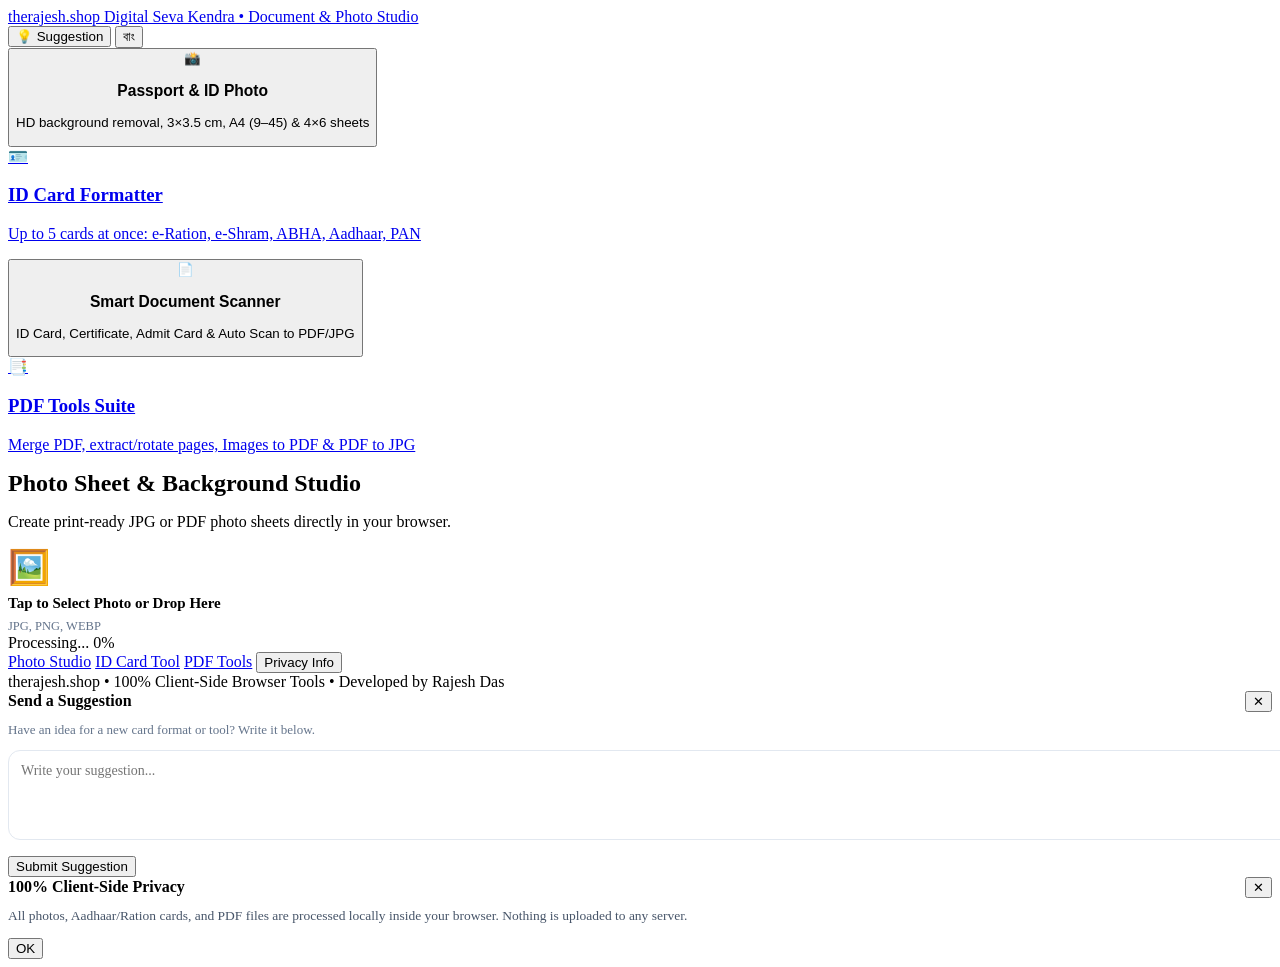
==== index.html @ 9ed95a98 "Add initial HTML structure for photo studio site" ====
<!DOCTYPE html>
<html lang="en">
<head>
  <meta charset="UTF-8" />
  <meta name="viewport" content="width=device-width, initial-scale=1.0" />
  <title>therajesh.shop — Photo Studio, Card Cropper & PDF Tools</title>
  <link rel="icon" type="image/png" sizes="32x32" href="./favicon.png" />
  <link rel="apple-touch-icon" href="./apple-touch-icon.png" />
  <link rel="manifest" href="./site.webmanifest" />
  <link rel="stylesheet" href="./site-theme.css" />
  <link rel="stylesheet" href="./wizard.css" />
</head>
<body>
  <div id="siteHeader"></div>

  <main class="container">
    <!-- 4 Core Client-Side Services -->
    <section class="tools-grid">
      <button type="button" class="tool-card active" id="navPhotoTool">
        <div class="tool-icon">📸</div>
        <div>
          <h3 data-en="Passport & ID Photo" data-bn="পাসপোর্ট ও আইডি ফটো">Passport & ID Photo</h3>
          <p data-en="HD background removal, 3×3.5 cm, A4 (9–45) & 4×6 sheets" data-bn="HD ব্যাকগ্রাউন্ড রিমুভ, 3×3.5 cm, A4 (৯–৪৫) ও 4×6 শিট">HD background removal, 3×3.5 cm, A4 (9–45) & 4×6 sheets</p>
        </div>
      </button>

      <a href="./cards.html" class="tool-card">
        <div class="tool-icon">🪪</div>
        <div>
          <h3 data-en="ID Card Formatter" data-bn="আইডি কার্ড ফরম্যাটার">ID Card Formatter</h3>
          <p data-en="Up to 5 cards at once: e-Ration, e-Shram, ABHA, Aadhaar, PAN" data-bn="একসাথে ৫টি কার্ড: রেশন, ই-শ্রম, আভা, আধার ও প্যান কার্ড">Up to 5 cards at once: e-Ration, e-Shram, ABHA, Aadhaar, PAN</p>
        </div>
      </a>

      <button type="button" class="tool-card" id="openSmartScannerBtn">
        <div class="tool-icon">📄</div>
        <div>
          <h3 data-en="Smart Document Scanner" data-bn="স্মার্ট ডকুমেন্ট স্ক্যানার">Smart Document Scanner</h3>
          <p data-en="ID Card, Certificate, Admit Card & Auto Scan to PDF/JPG" data-bn="আইডি কার্ড, সার্টিফিকেট, অ্যাডমিট কার্ড স্ক্যান ও PDF/JPG">ID Card, Certificate, Admit Card & Auto Scan to PDF/JPG</p>
        </div>
      </button>

      <a href="./pdf-tools.html" class="tool-card">
        <div class="tool-icon">📑</div>
        <div>
          <h3 data-en="PDF Tools Suite" data-bn="পিডিএফ টুলস">PDF Tools Suite</h3>
          <p data-en="Merge PDF, extract/rotate pages, Images to PDF & PDF to JPG" data-bn="পিডিএফ মার্জ, পেজ আলাদা করা, ইমেজ থেকে PDF ও JPG">Merge PDF, extract/rotate pages, Images to PDF & PDF to JPG</p>
        </div>
      </a>
    </section>

    <!-- Passport / ID Photo Studio (#pp) -->
    <section class="card-box" id="pp">
      <div style="display:flex;justify-content:space-between;align-items:center;margin-bottom:6px;">
        <h2 class="section-title" style="margin:0;" data-en="Photo Sheet & Background Studio" data-bn="ফটো শিট ও ব্যাকগ্রাউন্ড স্টুডিও">Photo Sheet & Background Studio</h2>
        <button type="button" class="btn-secondary btn-sm" id="resetPhotoBtn" style="display:none;" data-en="New Photo" data-bn="নতুন ছবি">New Photo</button>
      </div>
      <p class="section-sub" data-en="Create print-ready JPG or PDF photo sheets directly in your browser." data-bn="সরাসরি ব্রাউজারেই ব্যাকগ্রাউন্ড বদলে JPG বা PDF ফটো শিট তৈরি করুন।">Create print-ready JPG or PDF photo sheets directly in your browser.</p>

      <!-- Upload Step -->
      <div id="ppUploadView">
        <div class="dropzone" id="photoDropzone">
          <div style="font-size:34px;margin-bottom:8px;">🖼️</div>
          <strong style="display:block;font-size:15px;margin-bottom:4px;" data-en="Tap to Select Photo or Drop Here" data-bn="ছবি সিলেক্ট করতে এখানে ট্যাপ করুন">Tap to Select Photo or Drop Here</strong>
          <span style="font-size:12.5px;color:#64748b;">JPG, PNG, WEBP</span>
          <input type="file" id="photoFileInput" accept="image/*" hidden />
        </div>
      </div>

      <!-- Progress Bar -->
      <div class="progress-box" id="photoProgressBox">
        <div class="progress-meta">
          <span class="progress-label">Processing...</span>
          <span class="progress-pct">0%</span>
        </div>
        <div class="progress-track">
          <div class="progress-fill"></div>
        </div>
      </div>

      <!-- Step 1: Crop & Background -->
      <div id="ppStep1View" style="display:none;">
        <span class="step-badge" data-en="Step 1 of 2 • Crop & Background" data-bn="ধাপ ১ / ২ • ক্রপ ও ব্যাকগ্রাউন্ড">Step 1 of 2 • Crop & Background</span>
        <div class="crop-stage-wrap">
          <div class="photo-preview-frame" id="photoPreviewFrame">
            <canvas id="photoCropCanvas" width="480" height="560"></canvas>
            <div class="face-guide-oval"></div>
          </div>
        </div>

        <div class="range-row">
          <div style="display:flex;justify-content:space-between;font-size:12.5px;font-weight:600;margin-bottom:4px;">
            <span data-en="Zoom" data-bn="জুম">Zoom</span>
            <span id="zoomPctLabel">100%</span>
          </div>
          <input type="range" id="photoZoomSlider" min="0.6" max="2.6" step="0.02" value="1" />
        </div>

        <div style="max-width:360px;margin:0 auto 10px;">
          <div style="display:flex;justify-content:space-between;align-items:center;margin-bottom:6px;">
            <span style="font-size:13px;font-weight:700;" data-en="Background Colour" data-bn="ব্যাকগ্রাউন্ড কালার">Background Colour</span>
            <button type="button" class="btn-secondary btn-sm" id="runBgRemoveBtn" data-en="✨ Remove BG (HD)" data-bn="✨ ব্যাকগ্রাউন্ড রিমুভ">✨ Remove BG (HD)</button>
          </div>

          <!-- 7 Single-Row Circular Swatches (No Text Labels) -->
          <div class="swatch-row" id="bgSwatchRow">
            <button type="button" class="swatch-circle checkerboard" data-bg="transparent" title="Transparent" aria-label="Transparent"></button>
            <button type="button" class="swatch-circle active" data-bg="#ffffff" style="background:#ffffff;" title="White" aria-label="White"></button>
            <button type="button" class="swatch-circle" data-bg="#2563eb" style="background:#2563eb;" title="Blue" aria-label="Blue"></button>
            <button type="button" class="swatch-circle" data-bg="#dc2626" style="background:#dc2626;" title="Red" aria-label="Red"></button>
            <button type="button" class="swatch-circle" data-bg="#94a3b8" style="background:#94a3b8;" title="Grey" aria-label="Grey"></button>
            <button type="button" class="swatch-circle" data-bg="#16a34a" style="background:#16a34a;" title="Green" aria-label="Green"></button>
            <label class="swatch-circle swatch-custom" title="Custom Colour" aria-label="Custom Colour">
              <input type="color" id="customBgPicker" value="#38bdf8" />
            </label>
          </div>
        </div>

        <button type="button" class="btn-primary" id="toPhotoStep2Btn" data-en="Continue to Sheet & Size →" data-bn="শিট ও সাইজ সেট করুন →">Continue to Sheet & Size →</button>
      </div>

      <!-- Step 2: Sheet & Size (Final Export Step) -->
      <div id="ppStep2View" style="display:none;">
        <span class="step-badge" data-en="Step 2 of 2 • Sheet & Download" data-bn="ধাপ ২ / ২ • শিট ও ডাউনলোড">Step 2 of 2 • Sheet & Download</span>

        <div class="sheet-preview-box">
          <canvas id="sheetPreviewCanvas"></canvas>
          <div id="sheetSummaryText" style="font-size:12.5px;color:#475569;margin-top:8px;font-weight:600;"></div>
        </div>

        <div style="margin-bottom:12px;">
          <label style="display:block;font-size:13px;font-weight:700;margin-bottom:6px;" data-en="Photo Size" data-bn="ফটো সাইজ">Photo Size</label>
          <div class="pill-grid" id="photoSizePills">
            <button type="button" class="pill-btn active" data-w="30" data-h="35" data-label="3×3.5 cm">3×3.5 cm</button>
            <button type="button" class="pill-btn" data-w="35" data-h="45" data-label="35×45 mm">35×45 mm</button>
            <button type="button" class="pill-btn" data-w="50.8" data-h="50.8" data-label="2×2 inch">2×2 inch</button>
            <button type="button" class="pill-btn" data-w="25" data-h="35" data-label="25×35 mm">25×35 mm</button>
            <button type="button" class="pill-btn" data-custom="1" data-label="Custom">Custom</button>
          </div>
          <div id="customSizeInputs" style="display:none;grid-template-columns:1fr 1fr;gap:8px;margin-top:8px;">
            <input type="number" id="customWInput" class="form-input" value="30" min="10" max="150" placeholder="Width (mm)" />
            <input type="number" id="customHInput" class="form-input" value="35" min="10" max="200" placeholder="Height (mm)" />
          </div>
        </div>

        <div style="margin-bottom:12px;">
          <label style="display:block;font-size:13px;font-weight:700;margin-bottom:6px;" data-en="Paper Size" data-bn="পেপার সাইজ">Paper Size</label>
          <div class="btn-row-2" id="paperSizePills">
            <button type="button" class="pill-btn active" data-paper="4x6">4×6 Photo Paper</button>
            <button type="button" class="pill-btn" data-paper="A4">A4 Sheet</button>
          </div>
        </div>

        <div style="margin-bottom:16px;">
          <label style="display:block;font-size:13px;font-weight:700;margin-bottom:6px;" data-en="How Many Photos?" data-bn="কতগুলো ছবি?">How Many Photos?</label>
          <select id="photoCopiesSelect" class="form-select"></select>
        </div>

        <div class="btn-row-2" style="margin-bottom:10px;">
          <button type="button" class="btn-primary" id="savePhotoJpgBtn" data-en="⬇ Save as JPG" data-bn="⬇ JPG সেভ করুন">⬇ Save as JPG</button>
          <button type="button" class="btn-primary" id="savePhotoPdfBtn" data-en="⬇ Save as PDF" data-bn="⬇ PDF সেভ করুন">⬇ Save as PDF</button>
        </div>

        <div class="btn-row-2">
          <button type="button" class="btn-secondary" id="backToStep1Btn" data-en="← Back" data-bn="← পেছনে">← Back</button>
          <button type="button" class="btn-secondary" id="printPhotoSheetBtn" data-en="🖨 Print Sheet" data-bn="🖨 প্রিন্ট করুন">🖨 Print Sheet</button>
        </div>
      </div>
    </section>
  </main>

  <div id="siteFooter"></div>

  <script src="https://cdnjs.cloudflare.com/ajax/libs/pdf-lib/1.17.1/pdf-lib.min.js"></script>
  <script src="./site-ui.js"></script>
  <script src="./wizard.js"></script>
  <script src="./scan-wizard.js"></script>
</body>
</html>
---- wizard.css ----
/* Photo Studio & Smart Scanner Styles */
.step-badge {
  display: inline-block;
  font-size: 12px;
  font-weight: 700;
  color: var(--primary);
  background: #eff6ff;
  padding: 4px 10px;
  border-radius: 999px;
  margin-bottom: 8px;
}

.crop-stage-wrap {
  display: flex;
  flex-direction: column;
  align-items: center;
  margin: 12px 0 16px;
}

.photo-preview-frame {
  position: relative;
  width: 240px;
  height: 280px;
  border-radius: 16px;
  overflow: hidden;
  border: 2px solid var(--border);
  box-shadow: 0 8px 24px rgba(15, 23, 42, 0.08);
  touch-action: none;
  cursor: grab;
  background-color: #ffffff;
}

/* Crisp Transparency Checkerboard Grid */
.photo-preview-frame.checkerboard,
.swatch-circle.checkerboard {
  background-color: #ffffff;
  background-image:
    linear-gradient(45deg, #cbd5e1 25%, transparent 25%),
    linear-gradient(-45deg, #cbd5e1 25%, transparent 25%),
    linear-gradient(45deg, transparent 75%, #cbd5e1 75%),
    linear-gradient(-45deg, transparent 75%, #cbd5e1 75%);
  background-size: 16px 16px;
  background-position: 0 0, 0 8px, 8px -8px, -8px 0;
}

.swatch-circle.checkerboard {
  background-size: 10px 10px;
  background-position: 0 0, 0 5px, 5px -5px, -5px 0;
}

.photo-preview-frame canvas {
  width: 100%;
  height: 100%;
  display: block;
}

.face-guide-oval {
  position: absolute;
  inset: 24px 36px 56px;
  border: 2px dashed rgba(255, 255, 255, 0.85);
  border-radius: 50%;
  box-shadow: 0 0 0 1px rgba(15, 23, 42, 0.25);
  pointer-events: none;
}

/* Single-Row 7 Circular Color Swatches (No Text Labels) */
.swatch-row {
  display: grid;
  grid-template-columns: repeat(7, 1fr);
  gap: 8px;
  align-items: center;
  justify-items: center;
  width: 100%;
  max-width: 360px;
  margin: 10px auto 14px;
}

.swatch-circle {
  width: 38px;
  height: 38px;
  padding: 0;
  border-radius: 50%;
  border: 2px solid #cbd5e1;
  cursor: pointer;
  position: relative;
  overflow: hidden;
  display: flex;
  align-items: center;
  justify-content: center;
  transition: transform 0.12s ease, box-shadow 0.12s ease;
}

.swatch-circle.active {
  border-color: #ffffff;
  box-shadow: 0 0 0 3px var(--primary);
  transform: scale(1.06);
}

.swatch-custom {
  background: conic-gradient(from 0deg, #ef4444, #f59e0b, #10b981, #3b82f6, #8b5cf6, #ec4899, #ef4444);
}

.swatch-custom input[type="color"] {
  position: absolute;
  inset: -6px;
  width: 52px;
  height: 52px;
  opacity: 0;
  cursor: pointer;
}

.range-row {
  width: 100%;
  max-width: 360px;
  margin: 0 auto 12px;
}

.range-row input[type="range"] {
  width: 100%;
  accent-color: var(--primary);
}

/* Sheet Preview Box */
.sheet-preview-box {
  background: #f1f5f9;
  border: 1px solid var(--border);
  border-radius: 14px;
  padding: 14px;
  text-align: center;
  margin-bottom: 14px;
}

.sheet-preview-box canvas {
  max-width: 100%;
  max-height: 310px;
  border-radius: 6px;
  background: #ffffff;
  box-shadow: 0 6px 18px rgba(15, 23, 42, 0.12);
}

.form-select,
.form-input {
  width: 100%;
  height: 44px;
  padding: 0 12px;
  border: 1px solid var(--border);
  border-radius: 12px;
  background: var(--surface);
  color: var(--text);
  font-size: 14px;
  font-weight: 600;
}

/* Smart Scanner Full Modal */
.scanner-overlay {
  position: fixed;
  inset: 0;
  z-index: 120;
  background: var(--bg);
  display: none;
  flex-direction: column;
  overflow-y: auto;
}

.scanner-overlay.open {
  display: flex;
}

.scanner-topbar {
  position: sticky;
  top: 0;
  z-index: 10;
  background: var(--surface);
  border-bottom: 1px solid var(--border);
  padding: 12px 16px;
  display: flex;
  align-items: center;
  justify-content: space-between;
}

.scanner-body {
  width: 100%;
  max-width: 680px;
  margin: 0 auto;
  padding: 16px 16px 32px;
  flex: 1;
}

.filter-grid-3 {
  display: grid;
  grid-template-columns: repeat(3, 1fr);
  gap: 8px;
  margin: 12px 0;
  }
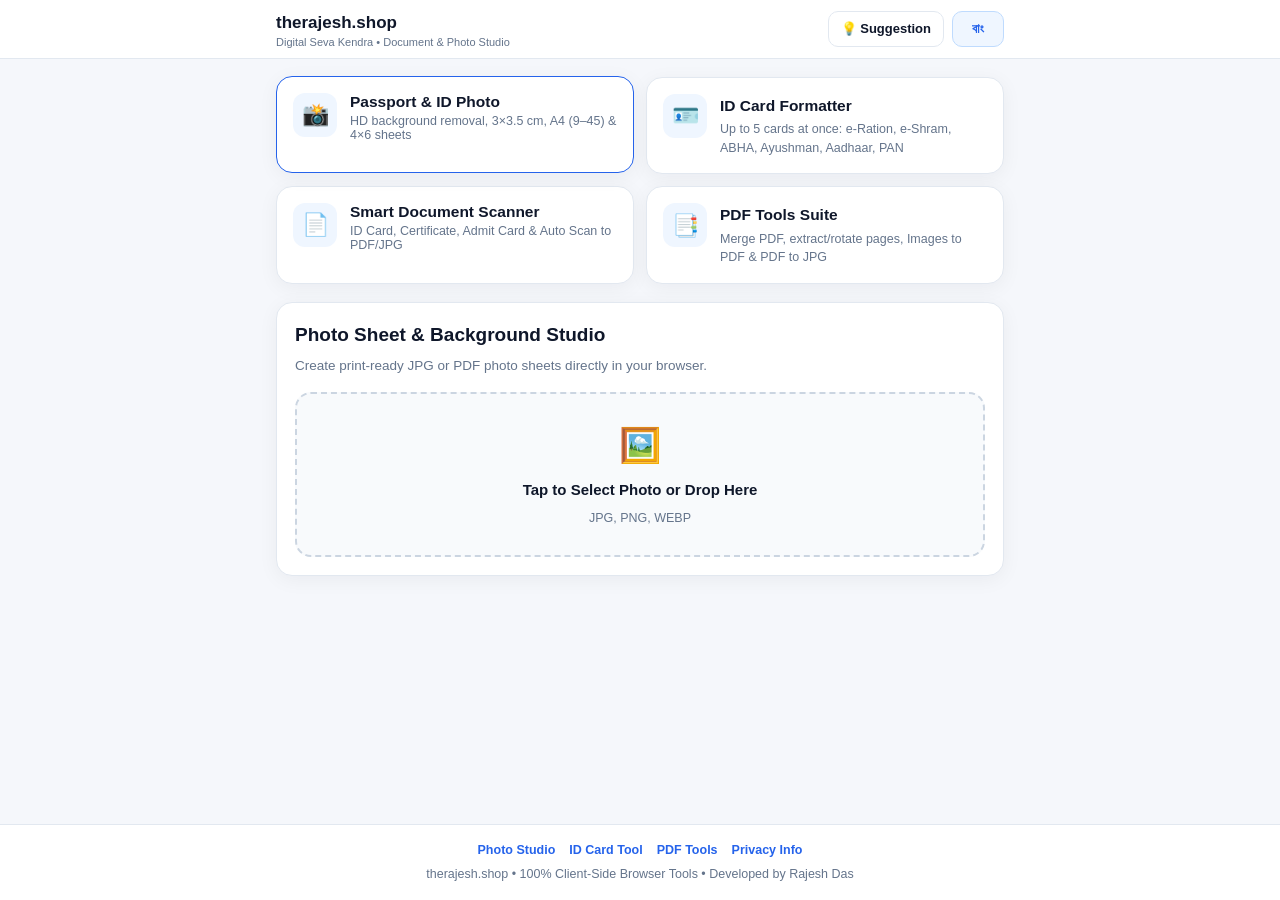
==== commit 2e355e1c: "Add files via upload" ====
--- a/index.html
+++ b/index.html
@@ -28,7 +28,7 @@
         <div class="tool-icon">🪪</div>
         <div>
           <h3 data-en="ID Card Formatter" data-bn="আইডি কার্ড ফরম্যাটার">ID Card Formatter</h3>
-          <p data-en="Up to 5 cards at once: e-Ration, e-Shram, ABHA, Aadhaar, PAN" data-bn="একসাথে ৫টি কার্ড: রেশন, ই-শ্রম, আভা, আধার ও প্যান কার্ড">Up to 5 cards at once: e-Ration, e-Shram, ABHA, Aadhaar, PAN</p>
+          <p data-en="Up to 5 cards at once: e-Ration, e-Shram, ABHA, Ayushman, Aadhaar, PAN" data-bn="একসাথে ৫টি কার্ড: রেশন, ই-শ্রম, আভা, আয়ুষ্মান, আধার ও প্যান কার্ড">Up to 5 cards at once: e-Ration, e-Shram, ABHA, Ayushman, Aadhaar, PAN</p>
         </div>
       </a>
 
@@ -154,6 +154,7 @@
         <div style="margin-bottom:16px;">
           <label style="display:block;font-size:13px;font-weight:700;margin-bottom:6px;" data-en="How Many Photos?" data-bn="কতগুলো ছবি?">How Many Photos?</label>
           <select id="photoCopiesSelect" class="form-select"></select>
+          <div id="photoCopiesHelp" style="font-size:12.5px;color:#475569;margin-top:6px;font-weight:500;"></div>
         </div>
 
         <div class="btn-row-2" style="margin-bottom:10px;">
--- a/site-theme.css
+++ b/site-theme.css
@@ -0,0 +1,435 @@
+:root {
+  --bg: #f5f7fb;
+  --surface: #ffffff;
+  --surface-soft: #f8fafc;
+  --text: #0f172a;
+  --muted: #64748b;
+  --border: #e2e8f0;
+  --primary: #2563eb;
+  --primary-dark: #1d4ed8;
+  --grad: linear-gradient(135deg, #2563eb 0%, #7c3aed 55%, #ec4899 100%);
+  --radius: 16px;
+  --btn-radius: 14px;
+  --shadow: 0 4px 20px rgba(15, 23, 42, 0.05);
+}
+
+* {
+  box-sizing: border-box;
+  -webkit-tap-highlight-color: transparent;
+}
+
+body {
+  margin: 0;
+  font-family: -apple-system, BlinkMacSystemFont, "Segoe UI", Roboto, "Noto Sans Bengali", sans-serif;
+  background: var(--bg);
+  color: var(--text);
+  line-height: 1.5;
+  min-height: 100vh;
+  display: flex;
+  flex-direction: column;
+}
+
+a {
+  color: inherit;
+  text-decoration: none;
+}
+
+/* Header */
+.site-header {
+  position: sticky;
+  top: 0;
+  z-index: 50;
+  background: rgba(255, 255, 255, 0.94);
+  backdrop-filter: blur(12px);
+  border-bottom: 1px solid var(--border);
+}
+
+.header-inner {
+  max-width: 760px;
+  margin: 0 auto;
+  padding: 10px 16px;
+  display: flex;
+  align-items: center;
+  justify-content: space-between;
+  gap: 10px;
+}
+
+.brand {
+  display: flex;
+  align-items: center;
+  gap: 10px;
+  font-weight: 700;
+  font-size: 17px;
+  color: var(--text);
+}
+
+.brand img {
+  width: 34px;
+  height: 34px;
+  border-radius: 10px;
+  object-fit: cover;
+}
+
+.brand-sub {
+  display: block;
+  font-size: 11px;
+  font-weight: 500;
+  color: var(--muted);
+  line-height: 1.1;
+}
+
+.header-actions {
+  display: flex;
+  align-items: center;
+  gap: 8px;
+}
+
+.hdr-btn {
+  height: 36px;
+  padding: 0 12px;
+  border-radius: 10px;
+  border: 1px solid var(--border);
+  background: var(--surface);
+  color: var(--text);
+  font-size: 13px;
+  font-weight: 600;
+  cursor: pointer;
+  display: inline-flex;
+  align-items: center;
+  gap: 5px;
+  transition: all 0.15s ease;
+}
+
+.hdr-btn:hover {
+  border-color: #cbd5e1;
+  background: var(--surface-soft);
+}
+
+.lang-btn {
+  background: #eff6ff;
+  color: var(--primary);
+  border-color: #bfdbfe;
+  min-width: 52px;
+  justify-content: center;
+}
+
+/* Main Container */
+.container {
+  width: 100%;
+  max-width: 760px;
+  margin: 0 auto;
+  padding: 18px 16px 40px;
+  flex: 1;
+}
+
+/* Cards & Grids */
+.card-box {
+  background: var(--surface);
+  border: 1px solid var(--border);
+  border-radius: var(--radius);
+  padding: 18px;
+  box-shadow: var(--shadow);
+  margin-bottom: 16px;
+}
+
+.section-title {
+  margin: 0 0 6px;
+  font-size: 19px;
+  font-weight: 700;
+}
+
+.section-sub {
+  margin: 0 0 16px;
+  font-size: 13.5px;
+  color: var(--muted);
+}
+
+.tools-grid {
+  display: grid;
+  grid-template-columns: repeat(2, 1fr);
+  gap: 12px;
+  margin-bottom: 18px;
+}
+
+@media (max-width: 480px) {
+  .tools-grid {
+    grid-template-columns: 1fr;
+  }
+}
+
+.tool-card {
+  background: var(--surface);
+  border: 1px solid var(--border);
+  border-radius: var(--radius);
+  padding: 16px;
+  display: flex;
+  align-items: flex-start;
+  gap: 13px;
+  cursor: pointer;
+  text-align: left;
+  box-shadow: var(--shadow);
+  transition: transform 0.15s ease, border-color 0.15s ease;
+}
+
+.tool-card:hover,
+.tool-card.active {
+  border-color: var(--primary);
+  transform: translateY(-1px);
+}
+
+.tool-icon {
+  width: 44px;
+  height: 44px;
+  border-radius: 12px;
+  background: #eff6ff;
+  color: var(--primary);
+  display: flex;
+  align-items: center;
+  justify-content: center;
+  font-size: 22px;
+  flex-shrink: 0;
+}
+
+.tool-card h3 {
+  margin: 0 0 3px;
+  font-size: 15.5px;
+  font-weight: 700;
+  color: var(--text);
+}
+
+.tool-card p {
+  margin: 0;
+  font-size: 12.5px;
+  color: var(--muted);
+}
+
+/* Unified Website Buttons */
+.btn-primary {
+  width: 100%;
+  height: 50px;
+  padding: 0 20px;
+  border: none;
+  border-radius: var(--btn-radius);
+  background: var(--grad);
+  color: #ffffff;
+  font-size: 15px;
+  font-weight: 600;
+  cursor: pointer;
+  display: inline-flex;
+  align-items: center;
+  justify-content: center;
+  gap: 8px;
+  box-shadow: 0 6px 18px rgba(124, 58, 237, 0.25);
+  transition: opacity 0.15s ease, transform 0.12s ease;
+}
+
+.btn-primary:active {
+  transform: scale(0.99);
+}
+
+.btn-primary:disabled {
+  opacity: 0.55;
+  cursor: not-allowed;
+}
+
+.btn-secondary {
+  height: 46px;
+  padding: 0 16px;
+  border: 1px solid var(--border);
+  border-radius: var(--btn-radius);
+  background: var(--surface);
+  color: var(--text);
+  font-size: 14px;
+  font-weight: 600;
+  cursor: pointer;
+  display: inline-flex;
+  align-items: center;
+  justify-content: center;
+  gap: 7px;
+  transition: background 0.15s ease, border-color 0.15s ease;
+}
+
+.btn-secondary:hover {
+  background: var(--surface-soft);
+  border-color: #cbd5e1;
+}
+
+.btn-sm {
+  height: 36px;
+  padding: 0 12px;
+  font-size: 13px;
+  border-radius: 10px;
+}
+
+.btn-row-2 {
+  display: grid;
+  grid-template-columns: 1fr 1fr;
+  gap: 10px;
+}
+
+/* Option Pills */
+.pill-grid {
+  display: grid;
+  grid-template-columns: repeat(auto-fit, minmax(110px, 1fr));
+  gap: 8px;
+}
+
+.pill-btn {
+  height: 42px;
+  padding: 0 12px;
+  border-radius: 12px;
+  border: 1px solid var(--border);
+  background: var(--surface);
+  color: var(--text);
+  font-size: 13.5px;
+  font-weight: 600;
+  cursor: pointer;
+  display: inline-flex;
+  align-items: center;
+  justify-content: center;
+  transition: all 0.15s ease;
+}
+
+.pill-btn.active {
+  background: var(--primary);
+  border-color: var(--primary);
+  color: #ffffff;
+}
+
+/* Upload Zone */
+.dropzone {
+  border: 2px dashed #cbd5e1;
+  border-radius: var(--radius);
+  background: var(--surface-soft);
+  padding: 26px 16px;
+  text-align: center;
+  cursor: pointer;
+  transition: border-color 0.15s ease, background 0.15s ease;
+}
+
+.dropzone:hover,
+.dropzone.dragover {
+  border-color: var(--primary);
+  background: #eff6ff;
+}
+
+/* Progress Bar (0% - 100%) */
+.progress-box {
+  display: none;
+  margin: 14px 0;
+  padding: 12px 14px;
+  background: #eff6ff;
+  border: 1px solid #bfdbfe;
+  border-radius: 12px;
+}
+
+.progress-box.active {
+  display: block;
+}
+
+.progress-meta {
+  display: flex;
+  justify-content: space-between;
+  font-size: 13px;
+  font-weight: 600;
+  color: var(--primary-dark);
+  margin-bottom: 6px;
+}
+
+.progress-track {
+  width: 100%;
+  height: 8px;
+  background: #dbeafe;
+  border-radius: 999px;
+  overflow: hidden;
+}
+
+.progress-fill {
+  height: 100%;
+  width: 0%;
+  background: var(--grad);
+  border-radius: 999px;
+  transition: width 0.2s ease;
+}
+
+/* Footer (No Call Button) */
+.site-footer {
+  border-top: 1px solid var(--border);
+  background: var(--surface);
+  padding: 16px;
+  text-align: center;
+  font-size: 12.5px;
+  color: var(--muted);
+}
+
+.footer-links {
+  display: flex;
+  justify-content: center;
+  flex-wrap: wrap;
+  gap: 14px;
+  margin-bottom: 6px;
+}
+
+.footer-links a,
+.footer-links button {
+  background: none;
+  border: none;
+  padding: 0;
+  color: var(--primary);
+  font-size: 12.5px;
+  font-weight: 600;
+  cursor: pointer;
+}
+
+/* Modal & Toast */
+.modal-backdrop {
+  position: fixed;
+  inset: 0;
+  z-index: 100;
+  background: rgba(15, 23, 42, 0.52);
+  display: none;
+  align-items: center;
+  justify-content: center;
+  padding: 16px;
+}
+
+.modal-backdrop.open {
+  display: flex;
+}
+
+.modal-card {
+  width: 100%;
+  max-width: 460px;
+  background: var(--surface);
+  border-radius: 18px;
+  padding: 20px;
+  box-shadow: 0 20px 45px rgba(15, 23, 42, 0.2);
+}
+
+.toast-msg {
+  position: fixed;
+  bottom: 22px;
+  left: 50%;
+  transform: translateX(-50%);
+  z-index: 200;
+  background: #0f172a;
+  color: #ffffff;
+  padding: 10px 18px;
+  border-radius: 999px;
+  font-size: 13px;
+  font-weight: 600;
+  box-shadow: 0 8px 24px rgba(0, 0, 0, 0.2);
+  display: none;
+}
+
+.toast-msg.show {
+  display: block;
+}
+
+@media print {
+  .site-header,
+  .site-footer,
+  .no-print {
+    display: none !important;
+  }
+}
--- a/wizard.css
+++ b/wizard.css
@@ -132,7 +132,7 @@
 
 .sheet-preview-box canvas {
   max-width: 100%;
-  max-height: 310px;
+  max-height: 400px;
   border-radius: 6px;
   background: #ffffff;
   box-shadow: 0 6px 18px rgba(15, 23, 42, 0.12);
